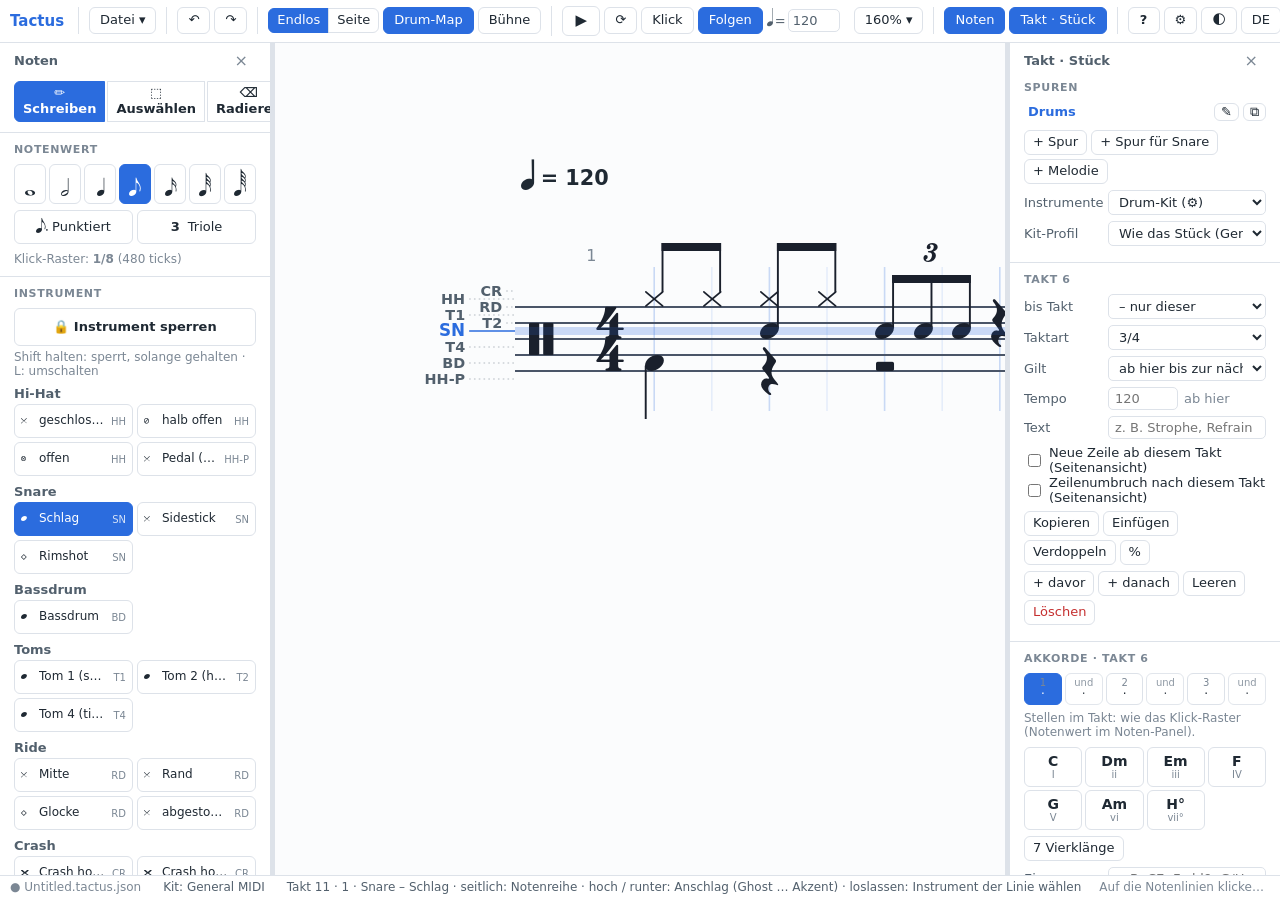
==== tools/uitest/index.html @ e133bd61 "Lyrics for melody tracks: type syllables under the notes (Ctrl+L, note menu "Lyrics", panel, or tap " ====
<!doctype html>
<html lang="de">
<head>
  <meta charset="utf-8">
  <meta name="viewport" content="width=device-width, initial-scale=1">
  <!--
    Local only: the browser blocks every connection to other servers. Everything comes
    from this folder / site; the music font is embedded (css/bravura.css, data: URL).
    'unsafe-inline' only for styles (positions set with style attributes).
  -->
  
  <title>Tactus UI test</title>
  <meta name="theme-color" content="#2b6cde">
  <link rel="icon" href="../../icons/icon.svg" type="image/svg+xml">
  
  <link rel="stylesheet" href="../../css/bravura.css">
  <link rel="stylesheet" href="../../css/app.css">
</head>
<body>
  <div id="app">
    <header id="toolbar">
      <div class="tb-group"><span class="brand">Tactus</span></div>
      <div class="tb-group">
        <button data-action="fileMenu" id="file-btn" data-i18n="File ▾" data-i18n-title="New, open, save">File ▾</button>
      </div>
      <div class="tb-group">
        <button data-action="undo" data-i18n-title="Undo (Ctrl+Z)">↶</button>
        <button data-action="redo" data-i18n-title="Redo (Ctrl+Y)">↷</button>
      </div>
      <div class="tb-group">
        <div class="seg">
          <button data-action="layout" data-value="endless" class="active" data-i18n="Endless" data-i18n-title="Endless view: all bars in one row">Endless</button>
          <button data-action="layout" data-value="page" data-i18n="Page" data-i18n-title="Page view: A4 pages as printed (PDF: Ctrl+P)">Page</button>
        </div>
        <button data-action="toggleDrumMap" data-i18n="Drum map" data-i18n-title="Show which instrument sits on which line">Drum map</button>
        <button data-action="togglePerform" id="perform-btn" data-i18n="Stage" data-i18n-title="Stage view: only the pages, full screen; turn with a tap at the side, Page Down / Up or MIDI (Esc: back)">Stage</button>
      </div>
      <div class="tb-group transport">
        <button data-action="togglePlay" id="play-btn" class="play-btn" data-i18n-title="Play / stop (Space) – from the selected bar">▶</button>
        <button data-action="toggleLoop" id="loop-btn" data-i18n-title="Loop: the selected bar, otherwise everything">⟳</button>
        <button data-action="toggleMetronome" id="metro-btn" data-i18n="Click" data-i18n-title="Metronome">Click</button>
        <button data-action="toggleSoundOut" id="sound-btn" data-i18n-title="Sound of the playback: Tactus sounds or the MIDI output (Cubase …). Click: switch" hidden>Tactus</button>
        <button data-action="toggleFollowPlay" id="follow-btn" data-i18n="Follow" data-i18n-title="The view follows the playback (off: it stays where it is, e.g. to change notes while listening)">Follow</button>
        <label class="tempo-field" data-i18n-title="Tempo (quarter notes per minute)"><span class="mus-btn sm">&#xE1D5;</span>=<input id="tempo-input" type="number" min="20" max="400" step="1"></label>
      </div>
      <div class="tb-group tb-right">
        <button data-action="zoomMenu" id="zoom-label">100% ▾</button>
      </div>
      <div class="tb-group">
        <button data-action="togglePanel" data-i18n="Notes" data-i18n-title="Show / hide the note panel">Notes</button>
        <button data-action="togglePanelRight" data-i18n="Bar · score" data-i18n-title="Show / hide the panel for bar, playback and score">Bar · score</button>
      </div>
      <div class="tb-group">
        <button data-action="openHelp" id="help-btn" data-i18n-title="Manual (opens in a new tab)">?</button>
        <button data-action="openSettings" id="settings-btn" data-i18n-title="Settings: drum kit, notation, page, view, keyboard shortcuts">⚙</button>
        <button data-action="toggleTheme" id="theme-btn" data-i18n-title="Toggle theme (light / dark / auto)">🌓</button>
        <button data-action="toggleLang" id="lang-btn" data-i18n-title="Switch language">DE</button>
      </div>
    </header>

    <main id="main">
      <aside id="panel-notes" class="panel"></aside>
      <div class="panel-resizer" data-panel="notes" data-i18n-title="Drag: width · double-click: default width"></div>
      <div id="viewport" tabindex="0">
        <svg id="score" class="score" xmlns="http://www.w3.org/2000/svg">
          <g id="world"><g class="static"></g><g class="hover"></g></g>
        </svg>
      </div>
      <div class="panel-resizer" data-panel="settings" data-i18n-title="Drag: width · double-click: default width"></div>
      <aside id="panel-settings" class="panel"></aside>
      <button type="button" class="panel-expand" data-panel="notes" data-i18n-title="Show the note panel">♪</button>
      <button type="button" class="panel-expand" data-panel="settings" data-i18n-title="Show the panel for bar, playback and score">☰</button>
    </main>

    <footer id="statusbar">
      <span id="status-file"></span>
      <button type="button" id="status-track" class="status-btn" hidden></button>
      <button type="button" id="status-kit" class="status-btn"></button>
      <span id="status-info"></span>
      <span id="status-hint"></span>
    </footer>
  </div>

  <div id="context-menu" class="menu" hidden></div>
  <input type="file" id="file-input" accept=".json,application/json" hidden>

  <!-- Plain scripts (no modules), so the app also works when opened by double click (file://) -->
  <script src="../../js/state.js"></script>
  <script src="../../js/i18n.js"></script>
  <script src="../../js/model.js"></script>
  <script src="../../js/drummap.js"></script>
  <script src="../../js/shortcuts.js"></script>
  <script src="../../js/cubase.js"></script>
  <script src="../../js/kits.js"></script>
  <script src="../../js/midi.js"></script>
  <script src="../../js/musicxml.js"></script>
  <script src="../../js/midiin.js"></script>
  <script src="../../js/midiout.js"></script>
  <script src="../../js/wakelock.js"></script>
  <script src="../../js/remote.js"></script>
  <script src="../../js/rhythm.js"></script>
  <script src="../../js/pitch.js"></script>
  <script src="../../js/render.js"></script>
  <script src="../../js/contextmenu.js"></script>
  <script src="../../js/actions.js"></script>
  <script src="../../js/panel.js"></script>
  <script src="../../js/interaction.js"></script>
  <script src="../../js/lyrics.js"></script>
  <script src="../../js/playback.js"></script>
  <script src="../../js/audio.js"></script>
  <script src="../../js/storage.js"></script>
  <script src="../../js/dropbox.js"></script>
  <script src="../../js/share.js"></script>
  <script src="../../js/samples.js"></script>
  <script src="../../js/main.js"></script>
<script src="uitest.js"></script></body>
</html>
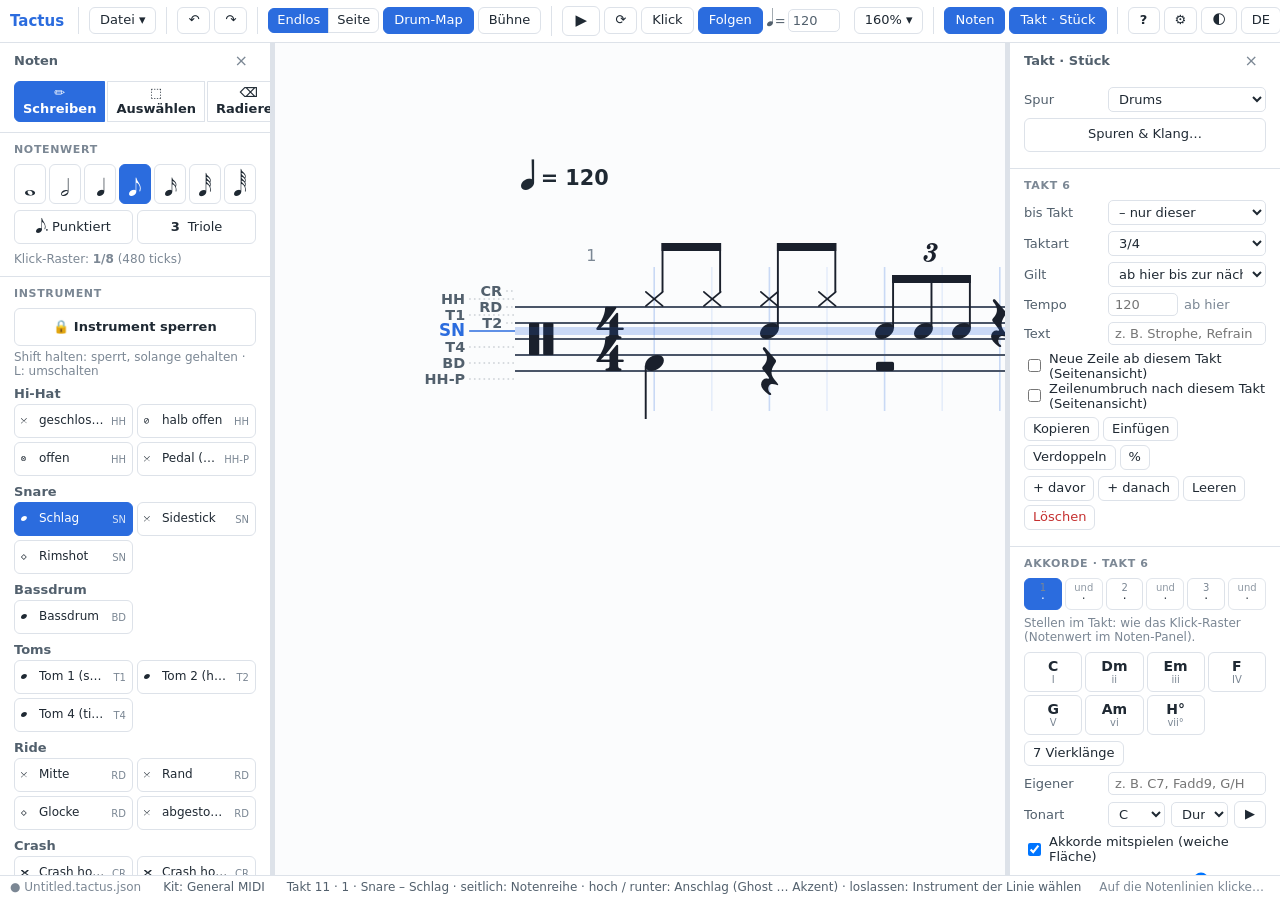
==== commit bde161a0: "Chords as notes (js/accomp.js): the chord symbols of the selected bars written as notes into the tra" ====
--- a/tools/uitest/index.html
+++ b/tools/uitest/index.html
@@ -106,6 +106,7 @@
   <script src="../../js/panel.js"></script>
   <script src="../../js/interaction.js"></script>
   <script src="../../js/lyrics.js"></script>
+  <script src="../../js/accomp.js"></script>
   <script src="../../js/playback.js"></script>
   <script src="../../js/audio.js"></script>
   <script src="../../js/storage.js"></script>
--- a/css/app.css
+++ b/css/app.css
@@ -261,6 +261,15 @@
 .score .barno { font-size: 10px; fill: var(--muted); }
 .score .staff-name { font-size: 10px; font-weight: 600; fill: var(--muted); }
 .score .staff-name.cur { fill: var(--accent); }
+.score .brace { fill: var(--ink); }
+.score .mus.dyn { font-size: 40px; }
+.score .hairpin { stroke: var(--ink); stroke-width: 1.2; }
+.dyn-pal { display: grid; grid-template-columns: repeat(4, 1fr); gap: 4px; margin: 6px 0; }
+.dyn-txt { font-family: 'Times New Roman', Georgia, serif; font-style: italic; font-weight: 700; font-size: 16px; }
+.wedge-row select.dyn-sel { flex: 1; min-width: 0; font-family: 'Times New Roman', Georgia, serif; font-style: italic; font-weight: 700; }
+.wedge-sign { padding: 0 6px; font-weight: 700; }
+.out-list { margin: 2px 0 4px; padding-left: 18px; font-size: 12px; }
+.out-list li { margin: 1px 0; }
 .score .title { font-size: 26px; font-weight: 600; fill: var(--text); }
 .score .subtitle { font-size: 14px; fill: var(--label); }
 .score .tempo { font-size: 13px; font-weight: 600; fill: var(--text); }
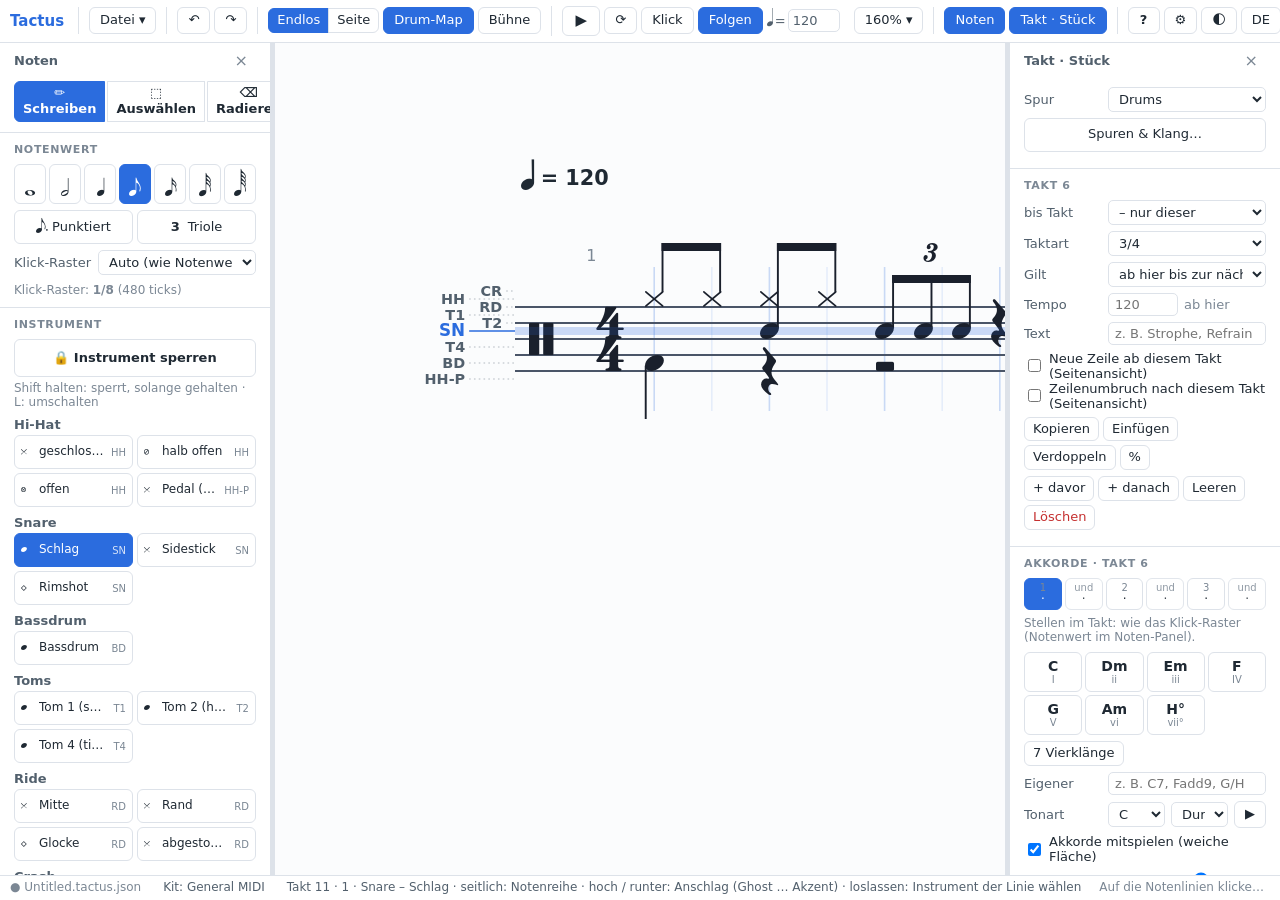
==== commit 5312ad8d: "Own keyswitch profiles (js/kswlib.js), a library like the kit profiles: made empty, from a template " ====
--- a/tools/uitest/index.html
+++ b/tools/uitest/index.html
@@ -107,6 +107,8 @@
   <script src="../../js/interaction.js"></script>
   <script src="../../js/lyrics.js"></script>
   <script src="../../js/accomp.js"></script>
+  <script src="../../js/keyswitch.js"></script>
+  <script src="../../js/kswlib.js"></script>
   <script src="../../js/playback.js"></script>
   <script src="../../js/audio.js"></script>
   <script src="../../js/storage.js"></script>
--- a/css/app.css
+++ b/css/app.css
@@ -268,6 +268,24 @@
 .dyn-txt { font-family: 'Times New Roman', Georgia, serif; font-style: italic; font-weight: 700; font-size: 16px; }
 .wedge-row select.dyn-sel { flex: 1; min-width: 0; font-family: 'Times New Roman', Georgia, serif; font-style: italic; font-weight: 700; }
 .wedge-sign { padding: 0 6px; font-weight: 700; }
+.ks-pal { display: grid; grid-template-columns: repeat(4, 1fr); gap: 4px; margin: 2px 0 6px; }
+.ks-pal button { font-size: 12px; padding: 4px 2px; }
+.ksw-row { display: flex; align-items: center; gap: 6px; margin: 3px 0; }
+.ksw-name { flex: 1; font-size: 12px; }
+input.ksw-note { width: 46px; }
+/* own keyswitch profiles (js/kswlib.js) */
+.ksw-head { display: flex; flex-wrap: wrap; gap: 6px 16px; align-items: center; margin: 2px 0 6px; }
+.ksw-head input[type=number] { width: 52px; }
+.ksw-table td { vertical-align: middle; }
+.ksw-table input[type=text] { max-width: none; }
+.ksw-table input.ksw-short { width: 80px; }
+.ksw-table input.ksw-note { width: 52px; }
+.ksw-table select { max-width: 230px; }
+.ksw-table label.check { white-space: nowrap; font-size: 12px; }
+.ksw-dialog footer .hint { color: var(--muted); font-size: 12px; }
+.score .ks-mark { font-size: 11px; font-style: italic; font-weight: 600; fill: var(--ink); }
+.score .ks-line { stroke: var(--ink); stroke-width: 1; stroke-dasharray: 3 3; }
+.score .ks-end { stroke: var(--ink); stroke-width: 1; }
 .out-list { margin: 2px 0 4px; padding-left: 18px; font-size: 12px; }
 .out-list li { margin: 1px 0; }
 .score .title { font-size: 26px; font-weight: 600; fill: var(--text); }
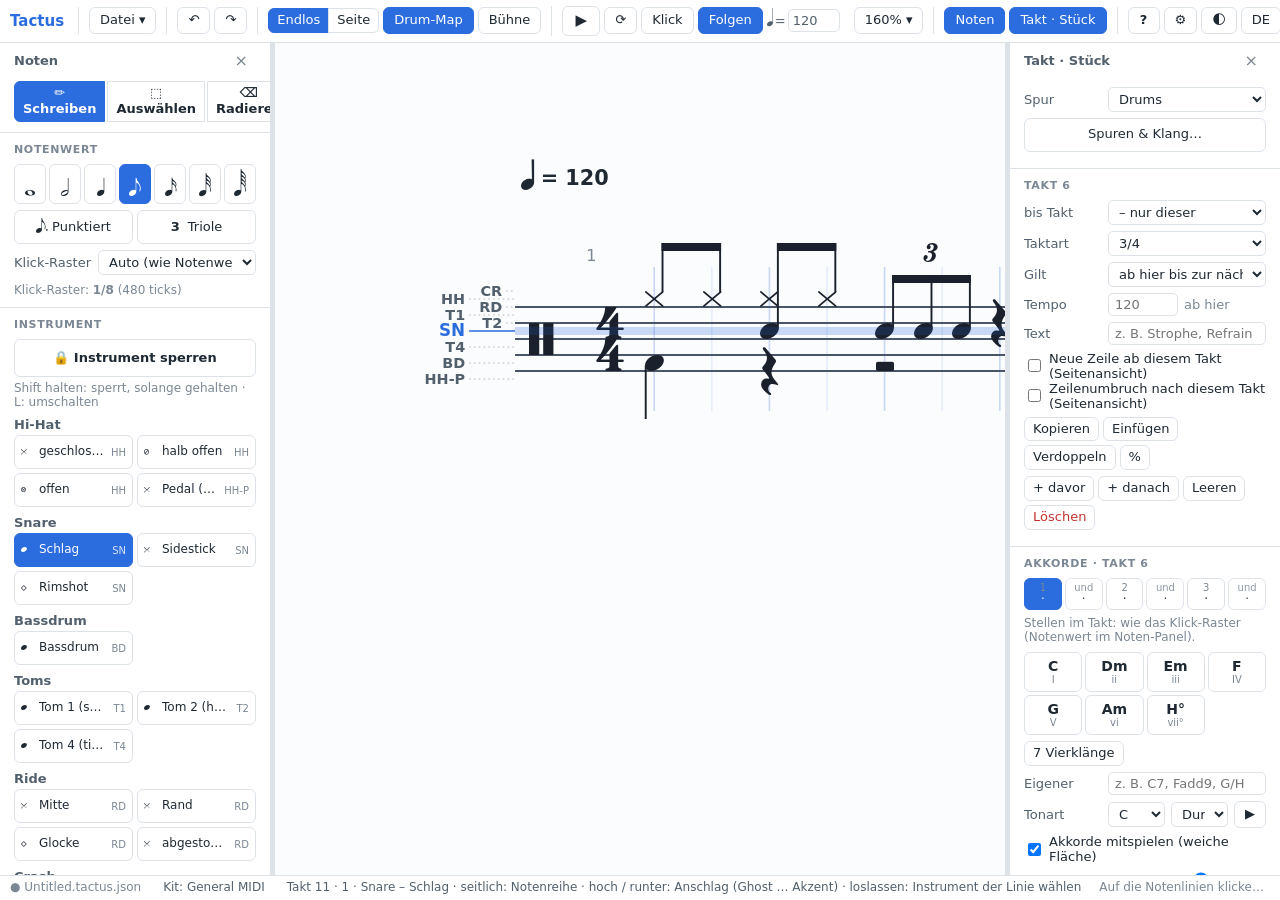
==== commit fd251303: "Turning pages by a timer (to practise): Options → Turning pages → "Automatically": by MIDI (player o" ====
--- a/tools/uitest/index.html
+++ b/tools/uitest/index.html
@@ -98,6 +98,7 @@
   <script src="../../js/midiout.js"></script>
   <script src="../../js/wakelock.js"></script>
   <script src="../../js/remote.js"></script>
+  <script src="../../js/pacer.js"></script>
   <script src="../../js/rhythm.js"></script>
   <script src="../../js/pitch.js"></script>
   <script src="../../js/render.js"></script>
--- a/css/app.css
+++ b/css/app.css
@@ -236,8 +236,9 @@
   -webkit-user-select: none; user-select: none; -webkit-touch-callout: none; }
 #viewport.space-pan { cursor: grab; }
 #viewport.panning { cursor: grabbing; }
-#score { position: absolute; inset: 0; width: 100%; height: 100%; display: block; user-select: none;
+#score, #overlay { position: absolute; inset: 0; width: 100%; height: 100%; display: block; user-select: none;
   will-change: transform; transform-origin: 0 0; } /* (larger than the viewport, moved as a layer: render.js moveView) */
+#overlay { pointer-events: none; } /* (cursor, note preview, selection frame: a layer of its own over the score, render.js RD.init) */
 
 .score .mus { font-family: Bravura; font-size: 40px; fill: var(--ink); }
 .score .mus-sm { font-family: Bravura; font-size: 22px; }
@@ -257,13 +258,25 @@
 .score .grid { stroke: var(--grid); stroke-width: 1; }
 .score .grid.beat { stroke: var(--grid-beat); }
 .score .line-band { fill: var(--band); }
-.score .bar-sel { fill: var(--accent-soft); opacity: 0.7; }
+/* (in the score no "opacity" - it makes an effect group, and everything drawn over it is sorted into layers again on each change
+   of the preview / cursor: 150 ms a frame with a bar selected; fill-opacity / stroke-opacity look the same and cost nothing) */
+.score .bar-sel { fill: var(--accent-soft); fill-opacity: 0.7; }
 .score .barno { font-size: 10px; fill: var(--muted); }
 .score .staff-name { font-size: 10px; font-weight: 600; fill: var(--muted); }
 .score .staff-name.cur { fill: var(--accent); }
 .score .brace { fill: var(--ink); }
 .score .mus.dyn { font-size: 40px; }
-.score .hairpin { stroke: var(--ink); stroke-width: 1.2; }
+.score .hairpin { stroke: var(--ink); stroke-width: 1.2; pointer-events: none; }
+.score .hairpin.sel { stroke: var(--accent); stroke-width: 1.8; }
+.score .mus.dyn.sel { fill: var(--accent); }
+.score .dyn-hit { fill: transparent; cursor: pointer; }
+.score .dyn-handle { fill: var(--canvas, #fff); stroke: var(--accent); stroke-width: 2; cursor: ew-resize; }
+.score .dyn-handle-hit { fill: transparent; cursor: ew-resize; }
+.score .mus.dyn[data-dynh] { cursor: ew-resize; }
+.score .dyn-drag { stroke: var(--accent); stroke-width: 2; stroke-dasharray: 5 3; }
+.score .dyn-drag-label { fill: var(--accent); font-size: 13px; font-weight: 600; }
+.score .mus.dyn[data-dyn] { cursor: pointer; }
+@media print { .score .dyn-hit { display: none; } }
 .dyn-pal { display: grid; grid-template-columns: repeat(4, 1fr); gap: 4px; margin: 6px 0; }
 .dyn-txt { font-family: 'Times New Roman', Georgia, serif; font-style: italic; font-weight: 700; font-size: 16px; }
 .wedge-row select.dyn-sel { flex: 1; min-width: 0; font-family: 'Times New Roman', Georgia, serif; font-style: italic; font-weight: 700; }
@@ -283,6 +296,11 @@
 .ksw-table select { max-width: 230px; }
 .ksw-table label.check { white-space: nowrap; font-size: 12px; }
 .ksw-dialog footer .hint { color: var(--muted); font-size: 12px; }
+.ksw-cat { margin: 6px 0; }
+.ksw-cat > summary { cursor: pointer; font-weight: 600; padding: 4px 0; }
+.ksw-table tr.ksw-sub td { font-size: 11px; text-transform: uppercase; letter-spacing: 0.05em; color: var(--muted); font-weight: 600; padding-top: 8px; border-top: none; }
+.ksw-table tr.none td.name { color: var(--muted); }
+.ksw-table td.muted { font-size: 12px; }
 .score .ks-mark { font-size: 11px; font-style: italic; font-weight: 600; fill: var(--ink); }
 .score .ks-line { stroke: var(--ink); stroke-width: 1; stroke-dasharray: 3 3; }
 .score .ks-end { stroke: var(--ink); stroke-width: 1; }
@@ -295,35 +313,35 @@
 .score .tuplet { font-size: 30px; }
 .score .note.sel .mus, .score .note.sel .stem { fill: var(--accent); stroke: var(--accent); }
 .score .note .hsel { fill: var(--accent); }
-.score .ghost { fill: var(--ghost); opacity: 0.45; }
-.score .hover-col { fill: var(--accent); opacity: 0.06; }
-.score .hover-ring { fill: none; stroke: var(--accent); stroke-width: 1.5; opacity: 0.8; }
+.score .ghost { fill: var(--ghost); fill-opacity: 0.45; }
+.score .hover-col { fill: var(--accent); fill-opacity: 0.06; }
+.score .hover-ring { fill: none; stroke: var(--accent); stroke-width: 1.5; stroke-opacity: 0.8; }
 .score .add-box { fill: var(--panel); stroke: var(--border); stroke-width: 1; rx: 5; }
 .score .add-plus { font-size: 22px; fill: var(--muted); text-anchor: middle; }
 .score .add-bar:hover .add-box { stroke: var(--accent); }
 .score .dm-label { font-size: 9px; font-weight: 600; fill: var(--label); text-anchor: end; cursor: pointer; }
 .score .dm-label.sel { fill: var(--accent); }
 .score .dm-label.hl { fill: var(--accent); font-size: 10.5px; }
-.score .dm-label.pale { opacity: 0.4; font-weight: 400; }
-.score .dm-lead.pale { opacity: 0.4; }
-.score .line-out { fill: var(--label); opacity: 0.07; }
-.score .line-chord { fill: var(--accent, #2b6cde); opacity: 0.27; }
-.score .line-chord.line-root { opacity: 0.5; } /* the root of the chord, wherever it is on the staff */
-.score .len-bar { fill: var(--accent); opacity: 0.18; }
-.score .len-stop { fill: var(--accent); opacity: 0.9; }
-.score .dm-lead { fill: none; stroke: var(--muted); stroke-width: 0.5; stroke-dasharray: 1 2; opacity: 0.7; }
-.score .dm-lead.sel { stroke: var(--accent); opacity: 0.6; }
-.score .dm-lead.hl { stroke: var(--accent); stroke-width: 1; stroke-dasharray: none; opacity: 1; }
-.score .hover-band { fill: var(--accent); opacity: 0.16; }
-.score .hover-col.lock { opacity: 0.12; }
-.score .vel-box { fill: var(--panel); stroke: var(--accent-border); stroke-width: 0.6; opacity: 0.95; }
+.score .dm-label.pale { fill-opacity: 0.4; font-weight: 400; }
+.score .dm-lead.pale { stroke-opacity: 0.4; }
+.score .line-out { fill: var(--label); fill-opacity: 0.07; }
+.score .line-chord { fill: var(--accent, #2b6cde); fill-opacity: 0.27; }
+.score .line-chord.line-root { fill-opacity: 0.5; } /* the root of the chord, wherever it is on the staff */
+.score .len-bar { fill: var(--accent); fill-opacity: 0.18; }
+.score .len-stop { fill: var(--accent); fill-opacity: 0.9; }
+.score .dm-lead { fill: none; stroke: var(--muted); stroke-width: 0.5; stroke-dasharray: 1 2; stroke-opacity: 0.7; }
+.score .dm-lead.sel { stroke: var(--accent); stroke-opacity: 0.6; }
+.score .dm-lead.hl { stroke: var(--accent); stroke-width: 1; stroke-dasharray: none; stroke-opacity: 1; }
+.score .hover-band { fill: var(--accent); fill-opacity: 0.16; }
+.score .hover-col.lock { fill-opacity: 0.12; }
+.score .vel-box { fill: var(--panel); stroke: var(--accent-border); stroke-width: 0.6; fill-opacity: 0.95; stroke-opacity: 0.95; }
 .score .vel-seg { fill: var(--grid-beat); }
 .score .vel-seg.on { fill: var(--accent); }
 .score .erase-ring { fill: var(--danger); fill-opacity: 0.08; stroke: var(--danger); stroke-width: 1.2; stroke-dasharray: 3 2; }
 .score .erase-ring.on { fill-opacity: 0.22; stroke-dasharray: none; }
 .score .sel-frame { fill: var(--accent); fill-opacity: 0.08; stroke: var(--accent); stroke-width: 1; stroke-dasharray: 4 3; }
-.score .hover-bar { fill: var(--accent); opacity: 0.05; stroke: var(--accent); stroke-width: 1; stroke-opacity: 0.35; }
-.score .hover-label-bg { fill: var(--panel); stroke: var(--accent-border); stroke-width: 0.6; opacity: 0.92; }
+.score .hover-bar { fill: var(--accent); fill-opacity: 0.05; stroke: var(--accent); stroke-width: 1; stroke-opacity: 0.02; }
+.score .hover-label-bg { fill: var(--panel); stroke: var(--accent-border); stroke-width: 0.6; fill-opacity: 0.92; stroke-opacity: 0.92; }
 .score .hover-label { font-size: 9px; font-weight: 600; fill: var(--accent); }
 .score .mus.mid { text-anchor: middle; }
 .score .mus.grace { font-size: 24px; }
@@ -343,9 +361,9 @@
   box-shadow: 0 2px 8px rgba(0, 0, 0, 0.18); }
 .lyric-help { position: absolute; z-index: 30; font-size: 11px; color: var(--muted); background: var(--panel);
   padding: 1px 6px; border-radius: 4px; white-space: nowrap; pointer-events: none; opacity: 0.92; }
-.score .play-cursor { fill: var(--accent); opacity: 0.85; }
-.score .play-bar { fill: var(--accent); opacity: 0.07; }
-.score .loop-range { fill: none; stroke: var(--accent); stroke-width: 1.2; stroke-dasharray: 4 3; opacity: 0.6; }
+.score .play-cursor { fill: var(--accent); fill-opacity: 0.85; }
+.score .play-bar { fill: var(--accent); fill-opacity: 0.07; }
+.score .loop-range { fill: none; stroke: var(--accent); stroke-width: 1.2; stroke-dasharray: 4 3; stroke-opacity: 0.6; }
 
 /* ---- Status bar ------------------------------------------------------------- */
 
@@ -427,7 +445,7 @@
   #print-root svg:last-child { break-after: auto; page-break-after: auto; }
 }
 .score.print { --ink: #000; --staff: #000; --text: #000; --label: #222; --muted: #555; background: #fff; }
-.score .break-mark { font-size: 16px; font-weight: 700; fill: var(--accent); opacity: 0.8; }
+.score .break-mark { font-size: 16px; font-weight: 700; fill: var(--accent); fill-opacity: 0.8; }
 
 /* ---- Dialog (kit profiles, js/kits.js) ---- */
 .dialog-backdrop { position: fixed; inset: 0; background: rgba(15, 23, 42, 0.35); z-index: 1000; display: flex; align-items: center; justify-content: center; padding: 16px; }
@@ -518,6 +536,11 @@
 .export-row { display: flex; align-items: center; gap: 8px; flex-wrap: wrap; }
 .export-row label.check { flex: 1 1 140px; margin: 0; }
 .export-row select { flex: 1 1 180px; max-width: 100%; }
+.export-row .export-info { flex: 1 1 180px; font-size: 13px; } /* (a melody track: what goes along - keyswitch profile, dynamics) */
+.export-row .midi-in-kind { display: flex; gap: 6px; flex: 1 1 260px; min-width: 0; } /* (MIDI import: drums or a melody, then its drum map / keyswitch profile) */
+.export-row .midi-in-kind select[data-k="kind"] { flex: 0 0 auto; }
+.export-row .midi-in-kind select { min-width: 0; }
+.export-row .midi-in-vst, .kit-body > .midi-in-vst { flex: 1 1 100%; font-size: 13px; margin: 0 0 0 26px; } /* (a melody with a keyswitch profile: the file played for that VST?) */
 /* stage view: only the pages (actions.js togglePerform) */
 body.perform #toolbar, body.perform .panel, body.perform .panel-resizer, body.perform .panel-expand, body.perform #statusbar { display: none !important; }
 body.perform #viewport { position: fixed; inset: 0; z-index: 40; } /* the whole screen (the grid of #app / #main stays as it is) */
@@ -525,6 +548,7 @@
   background: var(--panel, #fff); color: var(--text, #222); border: 1px solid var(--border, #ccc); border-radius: 8px; opacity: 0.85; font-size: 14px; }
 #perform-bar button { min-width: 36px; min-height: 32px; font-size: 18px; }
 #perform-bar span { min-width: 56px; text-align: center; }
+#perform-bar button.on { background: var(--accent, #2a7); color: #fff; }
 .chord-slots button.off-beat:not(.active) { background: var(--panel-bg, transparent); opacity: 0.85; }
 .chord-slots button { display: flex; flex-direction: column; align-items: center; line-height: 1.1; }
 /* repeats found (panel "Find repeats"): sections (two colours taking turns), bars like the one before */
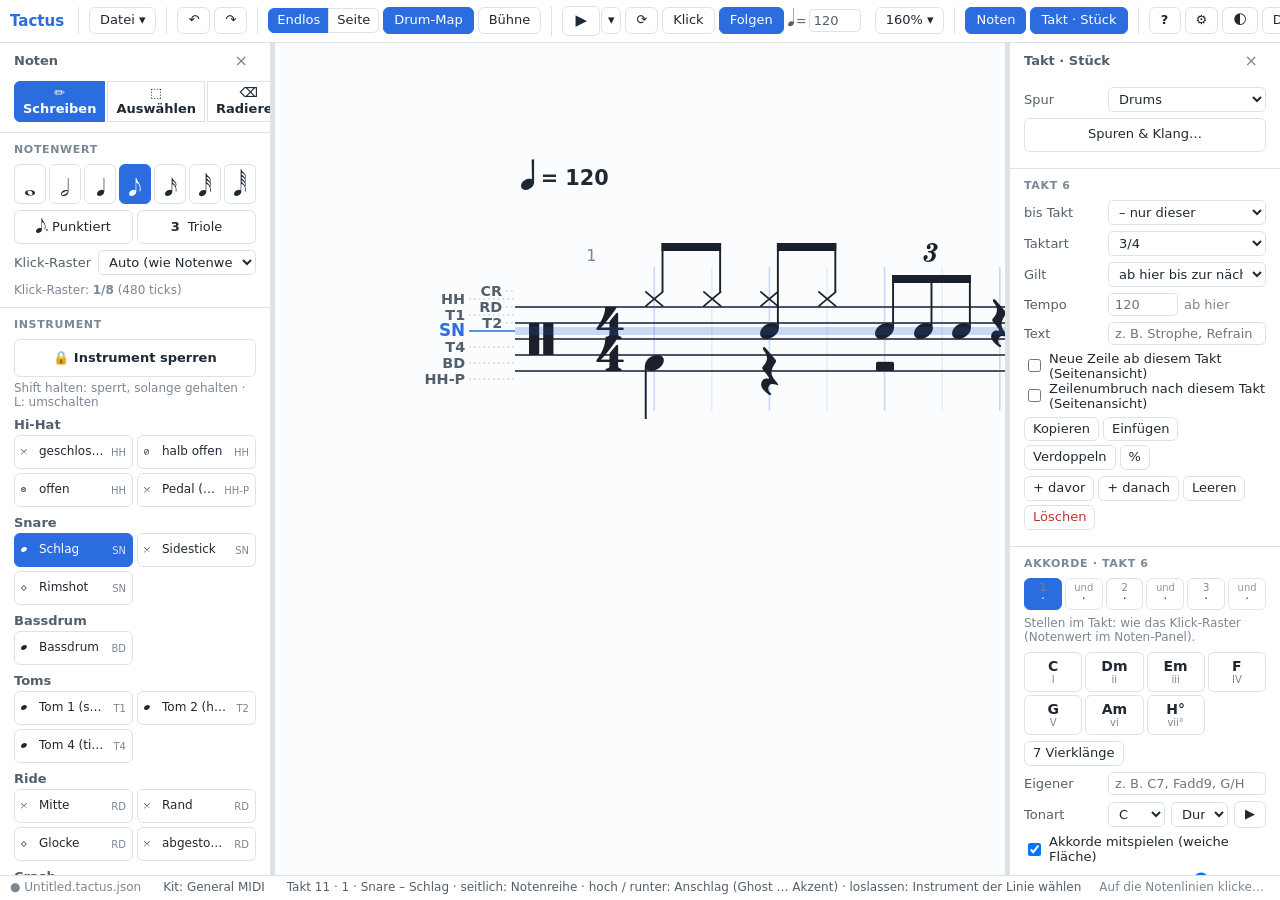
==== commit d5241762: "Playing & practising in one place: ▾ next to ▶ in the toolbar opens a pop-up - click on / off and it" ====
--- a/tools/uitest/index.html
+++ b/tools/uitest/index.html
@@ -37,9 +37,11 @@
       </div>
       <div class="tb-group transport">
         <button data-action="togglePlay" id="play-btn" class="play-btn" data-i18n-title="Play / stop (Space) – from the selected bar">▶</button>
+        <button data-action="practiceMenu" id="practice-btn" class="practice-btn" data-i18n-title="Playing &amp; practising: click, count-in, loop, following, parts">▾</button>
         <button data-action="toggleLoop" id="loop-btn" data-i18n-title="Loop: the selected bar, otherwise everything">⟳</button>
         <button data-action="toggleMetronome" id="metro-btn" data-i18n="Click" data-i18n-title="Metronome">Click</button>
         <button data-action="toggleSoundOut" id="sound-btn" data-i18n-title="Sound of the playback: Tactus sounds or the MIDI output (Cubase …). Click: switch" hidden>Tactus</button>
+        <button data-action="sectionMenu" id="section-btn" data-i18n="Parts ▾" data-i18n-title="Jump to a part (Intro, Verse, Chorus …): the texts above the bars" hidden>Parts ▾</button>
         <button data-action="toggleFollowPlay" id="follow-btn" data-i18n="Follow" data-i18n-title="The view follows the playback (off: it stays where it is, e.g. to change notes while listening)">Follow</button>
         <label class="tempo-field" data-i18n-title="Tempo (quarter notes per minute)"><span class="mus-btn sm">&#xE1D5;</span>=<input id="tempo-input" type="number" min="20" max="400" step="1"></label>
       </div>
--- a/css/app.css
+++ b/css/app.css
@@ -549,6 +549,8 @@
 #perform-bar button { min-width: 36px; min-height: 32px; font-size: 18px; }
 #perform-bar span { min-width: 56px; text-align: center; }
 #perform-bar button.on { background: var(--accent, #2a7); color: #fff; }
+body.perform .score .play-bar { fill-opacity: 0.14; }  /* (stage view: the page is small - where we are, clearly) */
+body.perform .score .play-cursor { stroke: var(--accent); stroke-width: 4; transform: translateX(-13px); } /* (left of the first note: it stays readable) */
 .chord-slots button.off-beat:not(.active) { background: var(--panel-bg, transparent); opacity: 0.85; }
 .chord-slots button { display: flex; flex-direction: column; align-items: center; line-height: 1.1; }
 /* repeats found (panel "Find repeats"): sections (two colours taking turns), bars like the one before */
@@ -569,3 +571,14 @@
 .found-dot.sec0 { background: #2fa36b; }
 .found-dot.sec1 { background: #8a4fd8; }
 .found-dot.sim { background: #e8892a; }
+
+/* Playing & practising: ▾ at ▶ (toolbar) and ♩ in the stage bar - click, count-in, loop, following, parts */
+.transport .practice-btn { min-width: 20px; padding-left: 2px; padding-right: 2px; margin-left: -3px; }
+.practice-pop { position: fixed; z-index: 1100; width: 290px; max-width: calc(100vw - 8px); max-height: calc(100vh - 60px); overflow-y: auto;
+  padding: 10px 14px; background: var(--panel); color: var(--text); border: 1px solid var(--border); border-radius: 10px; box-shadow: 0 8px 24px var(--shadow); }
+.practice-pop h3 { margin: 0 0 8px; font-size: 11px; text-transform: uppercase; letter-spacing: 0.06em; color: var(--muted); }
+.practice-pop h3.sub { margin-top: 12px; }
+.practice-pop label.check { margin: 8px 0; min-height: 26px; } /* (a finger: rows far enough apart) */
+.practice-pop .pop-parts { display: flex; flex-wrap: wrap; gap: 6px; }
+.practice-pop .pop-parts button { padding: 5px 10px; }
+.practice-pop .pop-parts button.active { background: var(--accent, #2a7); color: #fff; }
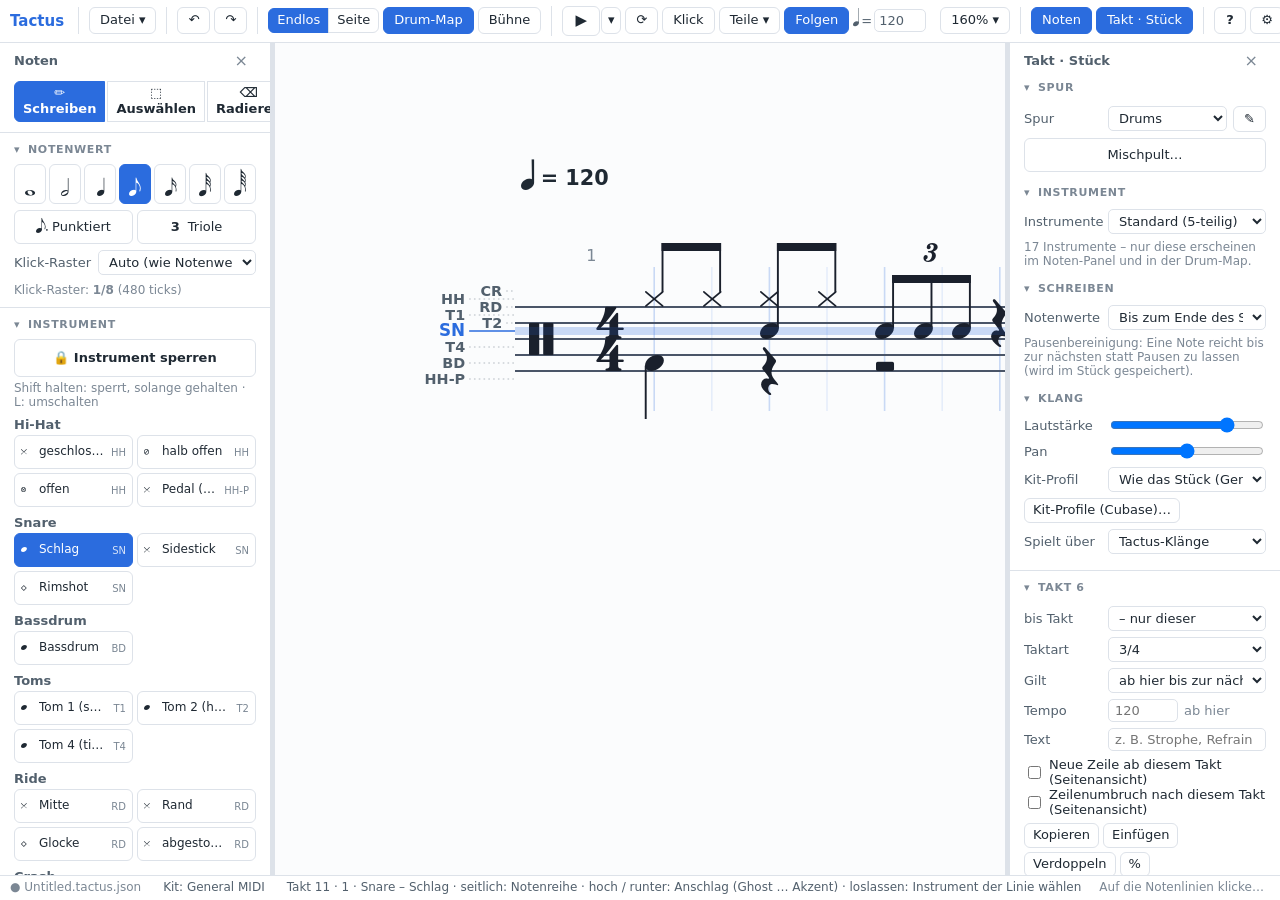
==== commit 268fc003: "Check notes (right panel): notes of the melody tracks that do not fit the chord (only where it stand" ====
--- a/tools/uitest/index.html
+++ b/tools/uitest/index.html
@@ -110,6 +110,7 @@
   <script src="../../js/interaction.js"></script>
   <script src="../../js/lyrics.js"></script>
   <script src="../../js/accomp.js"></script>
+  <script src="../../js/check.js"></script>
   <script src="../../js/keyswitch.js"></script>
   <script src="../../js/kswlib.js"></script>
   <script src="../../js/playback.js"></script>
--- a/css/app.css
+++ b/css/app.css
@@ -174,7 +174,7 @@
 .panel h3.inline, .settings-body h3.inline { display: inline; margin: 0; }
 .panel h3.sub, .settings-body h3.sub { margin-top: 14px; }
 .hint.tight { margin: 4px 0 8px; }
-.tool-seg { display: grid; grid-template-columns: 1fr 1fr 1fr; gap: 3px; }
+.tool-seg { display: grid; grid-template-columns: 1fr 1fr 1fr auto; gap: 3px; }
 .tool-seg button { min-height: 38px; justify-content: center; font-weight: 600; }
 .btn-row.two button { flex: 1; justify-content: center; min-height: 34px; }
 .lock-btn { width: 100%; min-height: 38px; font-weight: 600; }
@@ -265,17 +265,16 @@
 .score .staff-name { font-size: 10px; font-weight: 600; fill: var(--muted); }
 .score .staff-name.cur { fill: var(--accent); }
 .score .brace { fill: var(--ink); }
-.score .mus.dyn { font-size: 40px; }
+.score .mus.dyn { font-size: 40px; pointer-events: none; } /* (tapped: its .dyn-hit, as big as the sign) */
 .score .hairpin { stroke: var(--ink); stroke-width: 1.2; pointer-events: none; }
 .score .hairpin.sel { stroke: var(--accent); stroke-width: 1.8; }
 .score .mus.dyn.sel { fill: var(--accent); }
 .score .dyn-hit { fill: transparent; cursor: pointer; }
 .score .dyn-handle { fill: var(--canvas, #fff); stroke: var(--accent); stroke-width: 2; cursor: ew-resize; }
 .score .dyn-handle-hit { fill: transparent; cursor: ew-resize; }
-.score .mus.dyn[data-dynh] { cursor: ew-resize; }
+.score .dyn-hit[data-dynh] { cursor: ew-resize; }
 .score .dyn-drag { stroke: var(--accent); stroke-width: 2; stroke-dasharray: 5 3; }
 .score .dyn-drag-label { fill: var(--accent); font-size: 13px; font-weight: 600; }
-.score .mus.dyn[data-dyn] { cursor: pointer; }
 @media print { .score .dyn-hit { display: none; } }
 .dyn-pal { display: grid; grid-template-columns: repeat(4, 1fr); gap: 4px; margin: 6px 0; }
 .dyn-txt { font-family: 'Times New Roman', Georgia, serif; font-style: italic; font-weight: 700; font-size: 16px; }
@@ -327,6 +326,7 @@
 .score .line-out { fill: var(--label); fill-opacity: 0.07; }
 .score .line-chord { fill: var(--accent, #2b6cde); fill-opacity: 0.27; }
 .score .line-chord.line-root { fill-opacity: 0.5; } /* the root of the chord, wherever it is on the staff */
+.score .line-chord.line-alien { fill: #e08a1e; fill-opacity: 0.42; } /* a tone of the chord outside the scale (E7 in A minor: G-sharp): a colour of its own */
 .score .len-bar { fill: var(--accent); fill-opacity: 0.18; }
 .score .len-stop { fill: var(--accent); fill-opacity: 0.9; }
 .score .dm-lead { fill: none; stroke: var(--muted); stroke-width: 0.5; stroke-dasharray: 1 2; stroke-opacity: 0.7; }
@@ -571,6 +571,18 @@
 .found-dot.sec0 { background: #2fa36b; }
 .found-dot.sec1 { background: #8a4fd8; }
 .found-dot.sim { background: #e8892a; }
+/* notes found (panel "Check notes"): a ring around the head - chord orange, scale blue, range violet */
+.found-dot[class*="chk-"] { border-radius: 50%; display: inline-block; vertical-align: -1px; }
+.found-dot.chk-chord { background: #e8762a; }
+.found-dot.chk-scale { background: #2b7de0; }
+.found-dot.chk-range { background: #9a4fd8; }
+.score .chk { fill: none; stroke-width: 2.2; pointer-events: none; }
+.score .chk.chord { stroke: #e8762a; fill: #e8762a; fill-opacity: 0.12; }
+.score .chk.scale { stroke: #2b7de0; }
+.score .chk.range { stroke: #9a4fd8; stroke-dasharray: 3 2; }
+.sub-check { margin-left: 22px; }
+.btn-col { display: flex; flex-direction: column; gap: 4px; margin: 6px 0; }
+.btn-col button { text-align: left; padding: 4px 8px; }
 
 /* Playing & practising: ▾ at ▶ (toolbar) and ♩ in the stage bar - click, count-in, loop, following, parts */
 .transport .practice-btn { min-width: 20px; padding-left: 2px; padding-right: 2px; margin-left: -3px; }
@@ -582,3 +594,35 @@
 .practice-pop .pop-parts { display: flex; flex-wrap: wrap; gap: 6px; }
 .practice-pop .pop-parts button { padding: 5px 10px; }
 .practice-pop .pop-parts button.active { background: var(--accent, #2a7); color: #fff; }
+
+/* Panel sections fold away to their heading (a tap on it) - a short panel for quick work */
+.panel h3.fold-head { cursor: pointer; user-select: none; -webkit-user-select: none; margin: -6px -14px 2px; padding: 6px 14px; }
+.panel h3.fold-head::before { content: '▾'; display: inline-block; width: 14px; }
+.panel section.folded { padding-bottom: 6px; }
+.panel section.folded > h3.fold-head { margin-bottom: -4px; }
+.panel section.folded > h3.fold-head::before { content: '▸'; }
+.panel section.folded > :not(h3) { display: none !important; }
+
+/* "Track" in the panel: its parts (instrument · writing · sound) fold of their own */
+.panel section section.part { padding: 0; border: none; }
+.panel section.part > h3.sub { margin: 12px 0 6px; }
+.panel section.part > h3.fold-head { margin: 10px 0 2px; padding: 4px 0; }
+.panel section.part.folded { padding-bottom: 0; }
+.panel section.part.folded > h3.fold-head { margin-bottom: 0; }
+
+/* The mixer: a strip per track (name, M S, …; volume, pan, output) */
+.mixer { display: flex; flex-direction: column; gap: 8px; margin: 2px 0 10px; font-size: 13px; }
+.mix-strip { border: 1px solid var(--border); border-radius: 8px; padding: 4px 8px 6px; }
+.mix-strip.current { border-color: var(--accent, #2b6cde); }
+.mix-strip.chord-strip label.check { padding: 2px 4px; }
+.mix-row { display: flex; align-items: center; gap: 6px; margin: 2px 0; }
+.mix-row .mix-lab { width: 72px; flex: none; color: var(--label); font-size: 12px; }
+.mix-row input[type="range"] { flex: 1; min-width: 0; }
+.mix-row select { flex: 1; min-width: 0; }
+.mix-row select.narrow { flex: none; width: 56px; }
+.mix-row .mix-val { width: 44px; flex: none; text-align: right; font-variant-numeric: tabular-nums; color: var(--muted); font-size: 12px; }
+
+/* the note panel: 🔊 (sound when writing) beside the tools; the mixer: the master strip */
+.tool-seg .sound-tgl { flex: none; padding-left: 8px; padding-right: 8px; }
+.tool-seg .sound-tgl:not(.active) { opacity: 0.6; }
+.mix-strip.master-strip { background: var(--panel-2, transparent); border-style: dashed; }
